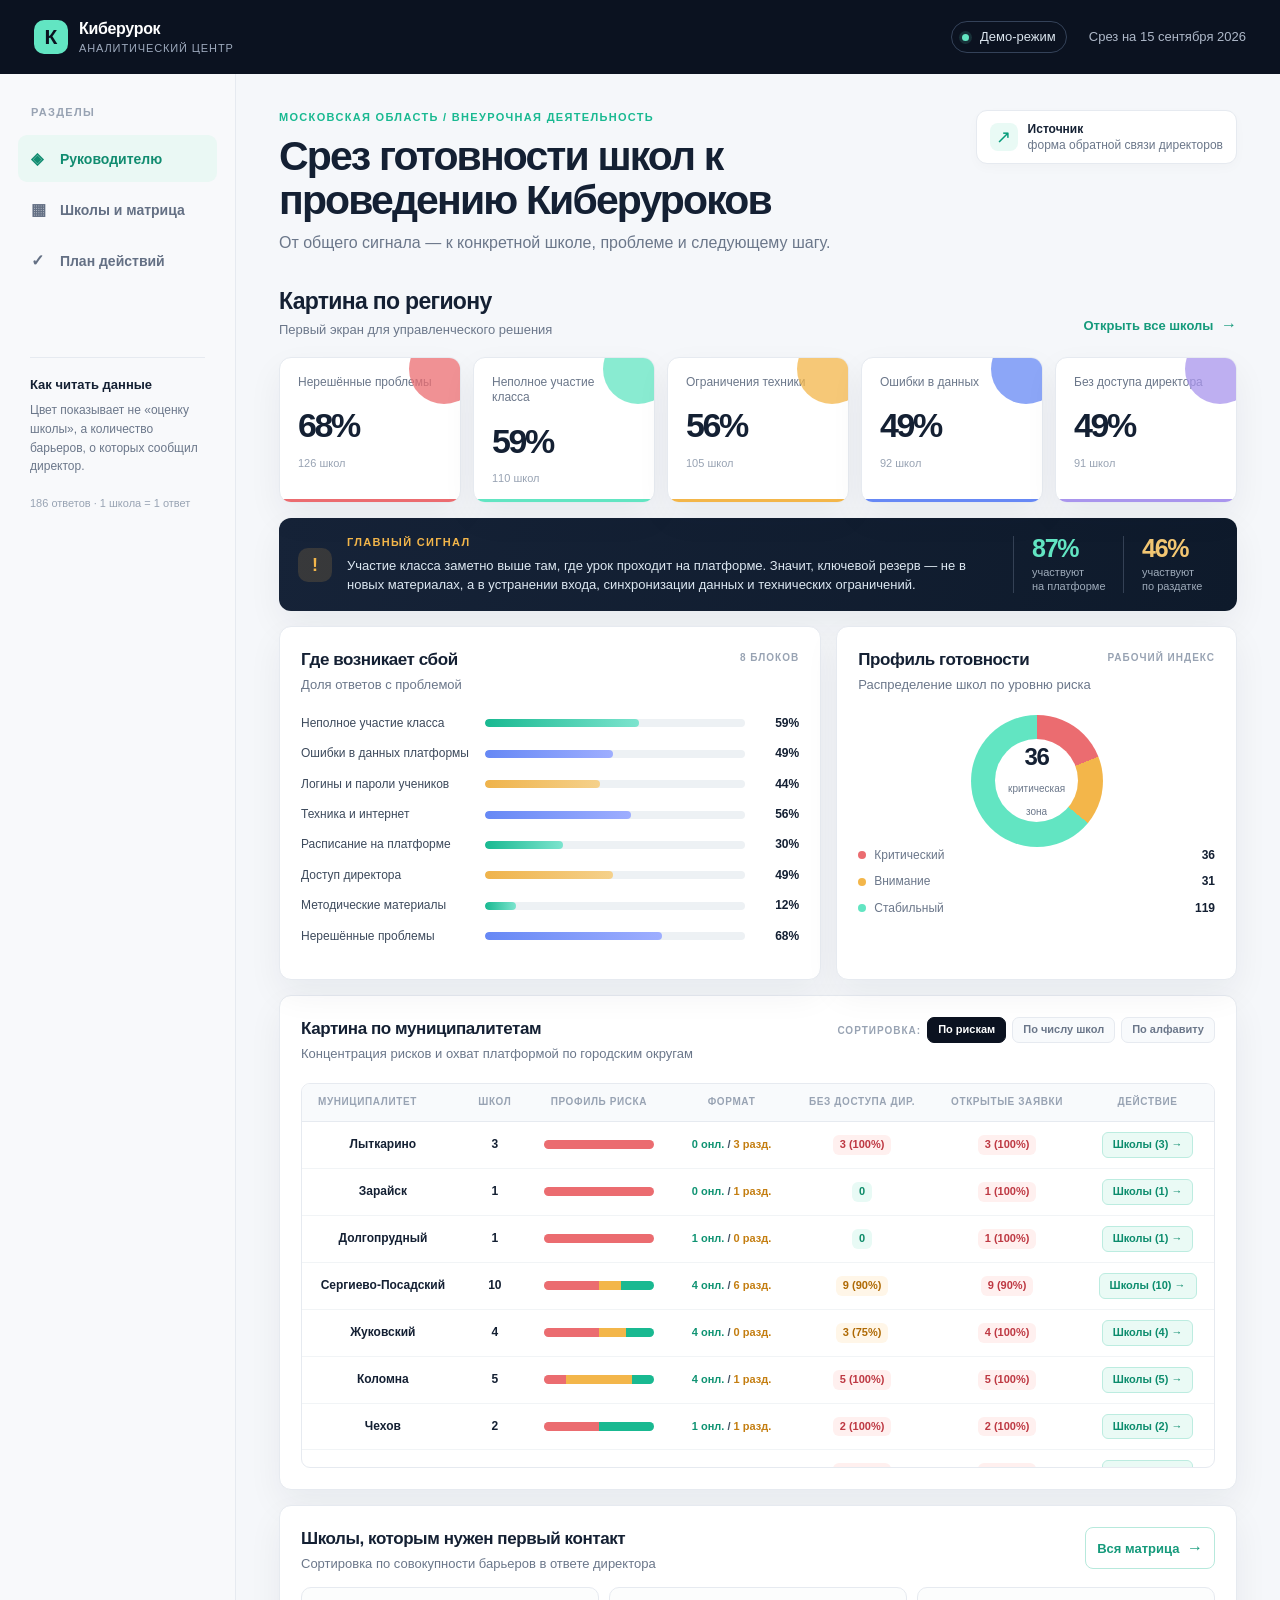
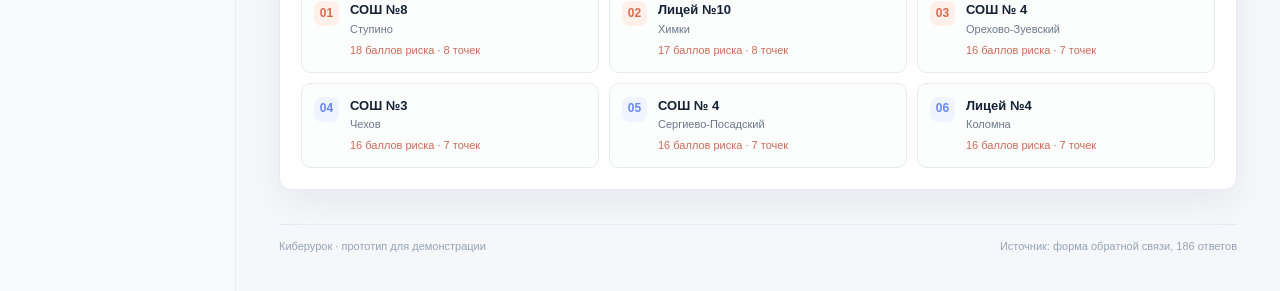
==== index.html @ 809848a3 "feat: срез готовности школ к проведению Киберуроков (прототип)" ====
<!doctype html>
<html lang="ru">
  <head>
    <meta charset="UTF-8" />
    <meta name="viewport" content="width=device-width, initial-scale=1.0" />
    <meta name="description" content="Интерактивный срез готовности школ Московской области к проведению Киберуроков" />
    <title>Киберурок — срез готовности школ</title>
    <link rel="icon" href="data:image/svg+xml,%3Csvg xmlns='http://www.w3.org/2000/svg' viewBox='0 0 64 64'%3E%3Crect width='64' height='64' rx='16' fill='%230b1220'/%3E%3Cpath d='M17 19h30v8H27v7h16v8H27v10h-10V19Z' fill='%2367e8c5'/%3E%3C/svg%3E" />
    <link rel="stylesheet" href="styles.css?v=2" />
  </head>
  <body>
    <div class="app-shell">
      <header class="topbar">
        <div class="brand">
          <div class="brand-mark">К</div>
          <div>
            <div class="brand-name">Киберурок</div>
            <div class="brand-subtitle">аналитический центр</div>
          </div>
        </div>
        <div class="topbar-meta">
          <span class="demo-chip"><span class="dot"></span> Демо-режим</span>
          <span class="date-label">Срез на 15 сентября 2026</span>
        </div>
      </header>

      <div class="workspace">
        <aside class="sidebar" aria-label="Навигация">
          <div class="sidebar-label">РАЗДЕЛЫ</div>
          <button class="nav-button active" data-view="overview"><span class="nav-icon">◈</span> Руководителю</button>
          <button class="nav-button" data-view="schools"><span class="nav-icon">▦</span> Школы и матрица</button>
          <button class="nav-button" data-view="actions"><span class="nav-icon">✓</span> План действий</button>
          <div class="sidebar-note">
            <div class="sidebar-note-title">Как читать данные</div>
            <p>Цвет показывает не «оценку школы», а количество барьеров, о которых сообщил директор.</p>
            <span class="source-note">186 ответов · 1 школа = 1 ответ</span>
          </div>
        </aside>

        <main class="content">
          <div class="page-heading">
            <div>
              <div class="eyebrow">МОСКОВСКАЯ ОБЛАСТЬ / ВНЕУРОЧНАЯ ДЕЯТЕЛЬНОСТЬ</div>
              <h1>Срез готовности школ к проведению Киберуроков</h1>
              <p>От общего сигнала — к конкретной школе, проблеме и следующему шагу.</p>
            </div>
            <div class="data-badge"><span class="data-badge-icon">↗</span><span><strong>Источник</strong><br />форма обратной связи директоров</span></div>
          </div>

          <section class="view-panel active" id="view-overview" aria-labelledby="overview-title">
            <div class="section-head">
              <div>
                <h2 id="overview-title">Картина по региону</h2>
                <p class="section-caption">Первый экран для управленческого решения</p>
              </div>
              <button class="text-button" data-view="schools">Открыть все школы <span>→</span></button>
            </div>

            <div class="metric-grid" id="metric-grid"></div>

            <div class="insight-banner">
              <div class="insight-symbol">!</div>
              <div>
                <div class="insight-label">ГЛАВНЫЙ СИГНАЛ</div>
                <div class="insight-text">Участие класса заметно выше там, где урок проходит на платформе. Значит, ключевой резерв — не в новых материалах, а в устранении входа, синхронизации данных и технических ограничений.</div>
              </div>
              <div class="insight-stat"><strong id="platform-participation">—</strong><span>участвуют<br />на платформе</span></div>
              <div class="insight-stat muted"><strong id="handout-participation">—</strong><span>участвуют<br />по раздатке</span></div>
            </div>

            <div class="overview-grid">
              <article class="card issue-card">
                <div class="card-head"><div><h3>Где возникает сбой</h3><p>Доля ответов с проблемой</p></div><span class="card-kicker">8 блоков</span></div>
                <div id="issue-bars" class="issue-bars"></div>
              </article>
              <article class="card posture-card">
                <div class="card-head"><div><h3>Профиль готовности</h3><p>Распределение школ по уровню риска</p></div><span class="card-kicker">рабочий индекс</span></div>
                <div id="risk-donut" class="risk-donut-wrap"></div>
                <div id="risk-legend" class="risk-legend"></div>
              </article>
            </div>

            <section class="card municipal-card" id="municipal-card">
              <div class="card-head">
                <div>
                  <h3>Картина по муниципалитетам</h3>
                  <p>Концентрация рисков и охват платформой по городским округам</p>
                </div>
                <div class="mun-sort-controls">
                  <span class="card-kicker">Сортировка:</span>
                  <button type="button" class="mun-sort-btn active" data-sort="risk">По рискам</button>
                  <button type="button" class="mun-sort-btn" data-sort="count">По числу школ</button>
                  <button type="button" class="mun-sort-btn" data-sort="name">По алфавиту</button>
                </div>
              </div>
              <div class="mun-table-wrap">
                <table class="mun-table">
                  <thead>
                    <tr>
                      <th class="mun-name-col">Муниципалитет</th>
                      <th>Школ</th>
                      <th>Профиль риска</th>
                      <th>Формат</th>
                      <th>Без доступа дир.</th>
                      <th>Открытые заявки</th>
                      <th>Действие</th>
                    </tr>
                  </thead>
                  <tbody id="mun-summary-body"></tbody>
                </table>
              </div>
            </section>

            <section class="card priority-card">
              <div class="card-head"><div><h3>Школы, которым нужен первый контакт</h3><p>Сортировка по совокупности барьеров в ответе директора</p></div><button class="outline-button" data-view="schools">Вся матрица <span>→</span></button></div>
              <div class="priority-grid" id="priority-grid"></div>
            </section>
          </section>

          <section class="view-panel" id="view-schools" aria-labelledby="schools-title">
            <div class="section-head section-head-tight">
              <div><h2 id="schools-title">Школы и матрица проблем</h2><p class="section-caption">Выберите школу — справа появится её карта действий</p></div>
              <div class="result-count" id="result-count">—</div>
            </div>
            <div class="filter-bar">
              <label class="search-field"><span>⌕</span><input id="school-search" type="search" placeholder="Поиск школы" autocomplete="off" /></label>
              <label class="select-field"><span>Муниципалитет</span><select id="municipality-filter"><option value="all">Все муниципалитеты</option></select></label>
              <label class="select-field"><span>Уровень риска</span><select id="risk-filter"><option value="all">Все уровни</option><option value="critical">Критический</option><option value="attention">Внимание</option><option value="stable">Стабильный</option></select></label>
              <label class="toggle-field"><input id="problem-only" type="checkbox" checked /><span class="toggle-ui"></span><span>Только с проблемами</span></label>
            </div>
            <div class="quick-tags" id="quick-tags" aria-label="Быстрые фильтры по барьерам"></div>
            <div class="schools-layout">
              <div class="matrix-wrap card"><div class="matrix-scroll"><table class="matrix-table"><thead><tr><th class="school-col">Школа</th><th>Участие</th><th>Данные</th><th>Вход</th><th>Техника</th><th>Расписание</th><th>Директор</th><th>Риск</th></tr></thead><tbody id="school-matrix"></tbody></table></div><div class="table-footer" id="table-footer"></div></div>
              <aside class="school-detail" id="school-detail" aria-live="polite"></aside>
            </div>
          </section>

          <section class="view-panel" id="view-actions" aria-labelledby="actions-title">
            <div class="section-head"><div><h2 id="actions-title">План действий</h2><p class="section-caption">Аналитические предложения по повторяющимся барьерам</p></div><span class="analytical-label">АНАЛИТИЧЕСКИЕ ПРЕДЛОЖЕНИЯ</span></div>
            <div class="action-intro">Рекомендации ниже не являются официальными регламентами. Это рабочие гипотезы, сформированные по ответам директоров: их можно превратить в дорожную карту после согласования с организаторами проекта.</div>
            <div class="action-grid" id="action-grid"></div>
          </section>

          <footer class="app-footer"><span>Киберурок · прототип для демонстрации</span><span>Источник: форма обратной связи, 186 ответов</span></footer>
        </main>
      </div>
    </div>
    <script src="data.js?v=3"></script>
    <script src="registry-map.js?v=1"></script>
    <script src="app.js?v=5"></script>
  </body>
</html>
---- styles.css ----
:root {
  --ink: #142033;
  --muted: #6b778a;
  --muted-2: #98a3b3;
  --line: #e6eaf0;
  --surface: #ffffff;
  --canvas: #f5f7fa;
  --navy: #0b1220;
  --navy-2: #172238;
  --mint: #62e5c2;
  --mint-strong: #19b991;
  --amber: #f3b64a;
  --red: #eb6c70;
  --blue: #6688f5;
  --shadow: 0 14px 35px rgba(23, 34, 56, .06);
}
* { box-sizing: border-box; }
html { background: var(--canvas); }
body { margin: 0; color: var(--ink); background: var(--canvas); font-family: Inter, ui-sans-serif, -apple-system, BlinkMacSystemFont, "Segoe UI", sans-serif; font-size: 16px; line-height: 1.45; }
button, input, select { font: inherit; }
button { cursor: pointer; }
.app-shell { min-height: 100vh; }
.topbar { height: 74px; padding: 0 34px; background: var(--navy); color: white; display: flex; align-items: center; justify-content: space-between; }
.brand { display: flex; align-items: center; gap: 11px; }
.brand-mark { width: 34px; height: 34px; border-radius: 10px; display: grid; place-items: center; background: var(--mint); color: var(--navy); font-size: 21px; font-weight: 800; }
.brand-name { font-size: 16px; font-weight: 760; letter-spacing: -.02em; }
.brand-subtitle { color: #9da9bc; font-size: 11px; letter-spacing: .08em; text-transform: uppercase; margin-top: 1px; }
.topbar-meta { display: flex; align-items: center; gap: 22px; color: #aeb8c8; font-size: 13px; }
.demo-chip { border: 1px solid #344259; border-radius: 999px; padding: 6px 10px; color: #d9e3ec; }
.dot { display: inline-block; width: 7px; height: 7px; border-radius: 50%; background: var(--mint); box-shadow: 0 0 0 3px rgba(98,229,194,.14); margin-right: 7px; }
.workspace { display: flex; max-width: 1600px; margin: 0 auto; }
.sidebar { width: 236px; flex: 0 0 236px; padding: 31px 18px; min-height: calc(100vh - 74px); background: #f8f9fb; border-right: 1px solid var(--line); }
.sidebar-label, .eyebrow, .insight-label { color: var(--muted-2); font-size: 11px; letter-spacing: .12em; font-weight: 800; }
.sidebar-label { padding: 0 13px 12px; }
.nav-button { width: 100%; border: 0; background: transparent; color: #647084; text-align: left; padding: 12px 13px; border-radius: 9px; margin: 2px 0; font-weight: 650; font-size: 14px; }
.nav-button:hover, .nav-button.active { background: #eaf8f4; color: #118c70; }
.nav-icon { display: inline-block; width: 23px; margin-right: 2px; color: currentColor; font-size: 16px; }
.sidebar-note { margin: 70px 12px 0; padding-top: 18px; border-top: 1px solid var(--line); color: var(--muted); }
.sidebar-note-title { color: var(--ink); font-size: 13px; font-weight: 800; margin-bottom: 7px; }
.sidebar-note p { margin: 0 0 14px; font-size: 12px; line-height: 1.55; }
.source-note { color: var(--muted-2); font-size: 11px; }
.content { min-width: 0; flex: 1; padding: 36px 43px 36px; }
.page-heading { display: flex; justify-content: space-between; gap: 30px; align-items: flex-start; margin-bottom: 31px; }
.eyebrow { color: var(--mint-strong); margin-bottom: 9px; }
h1, h2, h3, p { margin-top: 0; }
h1 { max-width: 780px; margin-bottom: 8px; font-size: clamp(28px, 3.2vw, 42px); line-height: 1.07; letter-spacing: -.045em; }
.page-heading p { margin-bottom: 0; color: var(--muted); font-size: 16px; }
.data-badge { display: flex; align-items: center; gap: 10px; color: var(--muted); font-size: 12px; line-height: 1.35; border: 1px solid var(--line); background: var(--surface); border-radius: 11px; padding: 10px 13px; box-shadow: 0 4px 12px rgba(23,34,56,.025); white-space: nowrap; }
.data-badge strong { color: var(--ink); font-size: 12px; }
.data-badge-icon { width: 28px; height: 28px; display: grid; place-items: center; border-radius: 8px; background: #e9faf5; color: #079d7b; font-size: 18px; }
.view-panel { display: none; animation: appear .22s ease-out; }
.view-panel.active { display: block; }
@keyframes appear { from { opacity: .2; transform: translateY(4px); } to { opacity: 1; transform: translateY(0); } }
.section-head { display: flex; align-items: flex-end; justify-content: space-between; gap: 20px; margin-bottom: 17px; }
.section-head-tight { align-items: center; }
h2 { font-size: 23px; letter-spacing: -.03em; margin-bottom: 3px; }
h3 { font-size: 17px; letter-spacing: -.025em; margin-bottom: 3px; }
.section-caption, .card-head p { margin: 0; color: var(--muted); font-size: 13px; }
.text-button, .outline-button { color: #159a7b; border: 0; background: transparent; font-weight: 700; font-size: 13px; padding: 4px 0; }
.outline-button { border: 1px solid #b7e9dc; border-radius: 8px; padding: 8px 11px; background: white; }
.text-button span, .outline-button span { margin-left: 4px; font-size: 16px; }
.metric-grid { display: grid; grid-template-columns: repeat(5, 1fr); gap: 12px; margin-bottom: 15px; }
.metric-card { min-height: 132px; padding: 17px 18px 15px; border: 1px solid var(--line); border-radius: 12px; background: var(--surface); box-shadow: var(--shadow); position: relative; overflow: hidden; }
.metric-card::after { content: ""; position: absolute; right: -19px; top: -24px; width: 70px; height: 70px; border-radius: 50%; background: var(--metric-color, #e9faf5); opacity: .75; }
.metric-label { color: var(--muted); font-size: 12px; line-height: 1.28; max-width: 135px; }
.metric-value { font-size: 34px; font-weight: 780; letter-spacing: -.07em; margin: 11px 0 5px; }
.metric-note { color: var(--muted-2); font-size: 11px; }
.metric-accent { position: absolute; bottom: 0; left: 0; width: 100%; height: 3px; background: var(--metric-color, var(--mint)); }
.insight-banner { display: grid; grid-template-columns: auto 1fr auto auto; gap: 15px; align-items: center; min-height: 92px; margin-bottom: 15px; padding: 17px 19px; color: #dce7f1; background: linear-gradient(110deg, #162338, #0e1a2b); border-radius: 12px; box-shadow: var(--shadow); }
.insight-symbol { width: 34px; height: 34px; border-radius: 10px; display: grid; place-items: center; background: rgba(243,182,74,.15); color: var(--amber); font-weight: 900; font-size: 18px; }
.insight-label { color: var(--amber); margin-bottom: 5px; }
.insight-text { font-size: 13px; max-width: 720px; line-height: 1.48; }
.insight-stat { padding-left: 18px; border-left: 1px solid #344155; min-width: 95px; }
.insight-stat strong { display: block; color: var(--mint); font-size: 25px; line-height: 1; letter-spacing: -.05em; }
.insight-stat span { color: #9eabba; display: block; font-size: 11px; margin-top: 5px; line-height: 1.2; }
.insight-stat.muted strong { color: #f2c672; }
.overview-grid { display: grid; grid-template-columns: 1.15fr .85fr; gap: 15px; margin-bottom: 15px; }
.card { background: var(--surface); border: 1px solid var(--line); border-radius: 12px; box-shadow: var(--shadow); }
.issue-card, .posture-card, .priority-card, .municipal-card { padding: 21px; }
.card-head { display: flex; justify-content: space-between; align-items: flex-start; gap: 15px; margin-bottom: 20px; }
.card-kicker, .analytical-label { color: var(--muted-2); font-size: 10px; letter-spacing: .1em; font-weight: 800; text-transform: uppercase; padding-top: 3px; white-space: nowrap; }
.issue-row { display: grid; grid-template-columns: minmax(146px, 1fr) minmax(100px, 1.5fr) 43px; gap: 11px; align-items: center; margin: 13px 0; font-size: 12px; }
.issue-label { color: #3d4a5c; }
.bar-track { height: 8px; border-radius: 999px; background: #edf1f4; overflow: hidden; }
.bar-fill { height: 100%; border-radius: inherit; background: linear-gradient(90deg, var(--mint-strong), #7ce4ce); }
.issue-row:nth-child(2n) .bar-fill { background: linear-gradient(90deg, #6688f5, #9eaeff); }
.issue-row:nth-child(3n) .bar-fill { background: linear-gradient(90deg, #efb34b, #f5d18b); }
.issue-value { text-align: right; color: var(--ink); font-weight: 750; font-size: 12px; }
.risk-donut-wrap { min-height: 132px; display: flex; align-items: center; justify-content: center; gap: 29px; }
.donut { width: 132px; height: 132px; border-radius: 50%; display: grid; place-items: center; position: relative; }
.donut::after { content: ""; width: 83px; height: 83px; border-radius: 50%; background: white; position: absolute; }
.donut-center { position: relative; z-index: 1; text-align: center; }.donut-center strong { display: block; font-size: 24px; letter-spacing: -.05em; }.donut-center span { color: var(--muted); font-size: 10px; }
.risk-legend { display: grid; gap: 9px; }
.legend-row { display: flex; align-items: center; gap: 8px; color: var(--muted); font-size: 12px; min-width: 140px; }.legend-dot { width: 8px; height: 8px; border-radius: 50%; }.legend-row strong { color: var(--ink); margin-left: auto; }
.priority-card .card-head { margin-bottom: 13px; }
.priority-grid { display: grid; grid-template-columns: repeat(3, 1fr); gap: 10px; }
.priority-item { display: flex; min-width: 0; gap: 11px; padding: 13px 12px; border: 1px solid var(--line); border-radius: 10px; background: #fcfdfd; }
.priority-rank { width: 25px; height: 25px; border-radius: 8px; flex: 0 0 auto; display: grid; place-items: center; background: #fff0e9; color: #db6b4e; font-size: 12px; font-weight: 800; }.priority-item:nth-child(n+4) .priority-rank { background: #f0f4ff; color: #6688f5; }
.priority-school { font-size: 13px; font-weight: 750; white-space: nowrap; overflow: hidden; text-overflow: ellipsis; }.priority-mun { color: var(--muted); font-size: 11px; margin-top: 2px; }.priority-problems { color: #cb6a58; font-size: 11px; margin-top: 5px; }
.result-count { color: var(--muted); font-size: 13px; }
.municipal-card { margin-bottom: 15px; }
.mun-sort-controls { display: flex; align-items: center; gap: 6px; flex-wrap: wrap; }
.mun-sort-btn { border: 1px solid var(--line); background: #f8fafc; color: var(--muted); font-size: 11px; font-weight: 700; padding: 4px 10px; border-radius: 7px; cursor: pointer; transition: all .14s ease; }
.mun-sort-btn:hover { background: #eef3f7; color: var(--ink); }
.mun-sort-btn.active { background: var(--navy); color: #ffffff; border-color: var(--navy); }
.mun-table-wrap { overflow-x: auto; max-height: 385px; overflow-y: auto; border: 1px solid var(--line); border-radius: 9px; margin-top: 5px; }
.mun-table { width: 100%; border-collapse: collapse; min-width: 680px; font-size: 12px; }
.mun-table th { background: #f8fafc; color: var(--muted-2); text-transform: uppercase; letter-spacing: .06em; font-size: 10px; font-weight: 800; padding: 11px 12px; text-align: center; border-bottom: 1px solid var(--line); position: sticky; top: 0; z-index: 2; }
.mun-table th.mun-name-col { text-align: left; padding-left: 16px; }
.mun-table td { padding: 10px 12px; border-bottom: 1px solid #f1f4f6; text-align: center; font-size: 12px; }
.mun-table tr:hover { background: #f6fbf9; }
.mun-name-cell { text-align: left; font-weight: 750; color: var(--ink); padding-left: 16px; }
.mun-risk-bar { display: flex; width: 110px; height: 9px; border-radius: 99px; overflow: hidden; background: #eaedf0; margin: 0 auto; }
.mun-risk-seg { height: 100%; }
.mun-risk-seg.crit { background: var(--red); }
.mun-risk-seg.att { background: var(--amber); }
.mun-risk-seg.stab { background: var(--mint-strong); }
.mun-format-pill { font-size: 11px; font-weight: 700; color: #435265; }
.mun-format-pill .plat { color: #0f9372; font-weight: 750; }
.mun-format-pill .hand { color: #c47e11; font-weight: 750; }
.mun-badge { font-size: 11px; font-weight: 750; border-radius: 6px; padding: 2px 7px; display: inline-block; }
.mun-badge.good { background: #e8faf5; color: #0d8a68; }
.mun-badge.warn { background: #fff6e8; color: #af6a05; }
.mun-badge.crit { background: #fff0ef; color: #be3943; }
.mun-jump-btn { border: 1px solid #bcece0; background: #eafaf5; color: #0c8c6d; font-size: 11px; font-weight: 750; border-radius: 6px; padding: 4px 10px; cursor: pointer; transition: .14s; white-space: nowrap; }
.mun-jump-btn:hover { background: var(--mint-strong); color: white; border-color: var(--mint-strong); }

.quick-tags { display: flex; gap: 8px; align-items: center; flex-wrap: wrap; margin-bottom: 14px; }
.tag-chip { display: inline-flex; align-items: center; gap: 6px; padding: 6px 12px; border-radius: 999px; font-size: 12px; font-weight: 650; color: #475569; background: #ffffff; border: 1px solid #dce4eb; cursor: pointer; transition: all .15s ease; box-shadow: 0 1px 3px rgba(23, 34, 56, .03); }
.tag-chip:hover { border-color: #cbd5e1; background: #f8fafc; color: #1e293b; }
.tag-chip.active { background: var(--navy); color: #ffffff; border-color: var(--navy); box-shadow: 0 2px 8px rgba(11, 18, 32, .18); }
.tag-count { display: inline-block; font-size: 10px; font-weight: 800; padding: 1px 6px; border-radius: 999px; background: #eef2f6; color: #64748b; }
.tag-chip.active .tag-count { background: rgba(255, 255, 255, .25); color: #ffffff; }
.tag-chip[data-tag="critical"] .tag-count { background: #ffe4e6; color: #e11d48; }
.tag-chip[data-tag="critical"].active { background: #e11d48; border-color: #e11d48; }
.tag-chip[data-tag="critical"].active .tag-count { background: rgba(255, 255, 255, .3); color: #fff; }
.tag-chip[data-tag="no-director"] .tag-count { background: #f3e8ff; color: #7e22ce; }
.tag-chip[data-tag="no-director"].active { background: #7e22ce; border-color: #7e22ce; }
.tag-chip[data-tag="no-director"].active .tag-count { background: rgba(255, 255, 255, .3); color: #fff; }
.tag-chip[data-tag="handout"] .tag-count { background: #fef3c7; color: #b45309; }
.tag-chip[data-tag="handout"].active { background: #b45309; border-color: #b45309; }
.tag-chip[data-tag="handout"].active .tag-count { background: rgba(255, 255, 255, .3); color: #fff; }
.filter-bar { display: flex; gap: 10px; align-items: flex-end; flex-wrap: wrap; padding: 12px; margin-bottom: 15px; background: #eaf0f3; border: 1px solid #e1e8ed; border-radius: 11px; }.search-field, .select-field { display: flex; flex-direction: column; gap: 4px; }.search-field { flex: 1 1 220px; position: relative; }.search-field > span { position: absolute; left: 11px; bottom: 8px; color: var(--muted); font-size: 19px; }.search-field input, .select-field select { height: 38px; border: 1px solid #d6dfe6; background: white; border-radius: 8px; padding: 0 11px; color: var(--ink); outline: none; }.search-field input { padding-left: 32px; }.select-field span { color: #657285; font-size: 10px; font-weight: 800; text-transform: uppercase; letter-spacing: .07em; }.select-field select { min-width: 170px; }.search-field input:focus, .select-field select:focus { border-color: var(--mint-strong); box-shadow: 0 0 0 3px rgba(25,185,145,.12); }.toggle-field { display: flex; align-items: center; gap: 8px; height: 38px; color: #556276; font-size: 12px; font-weight: 650; padding: 0 4px; }.toggle-field input { position: absolute; opacity: 0; }.toggle-ui { width: 30px; height: 18px; background: #bec7d0; border-radius: 99px; position: relative; transition: .15s; }.toggle-ui::after { content: ""; position: absolute; width: 14px; height: 14px; top: 2px; left: 2px; background: white; border-radius: 50%; transition: .15s; }.toggle-field input:checked + .toggle-ui { background: var(--mint-strong); }.toggle-field input:checked + .toggle-ui::after { transform: translateX(12px); }
.schools-layout { display: grid; grid-template-columns: minmax(0, 1fr) minmax(330px, .52fr); gap: 15px; align-items: start; }.matrix-wrap { min-width: 0; overflow: hidden; }.matrix-scroll { overflow-x: auto; }.matrix-table { width: 100%; border-collapse: collapse; min-width: 700px; }.matrix-table th { background: #f9fafb; color: var(--muted-2); text-transform: uppercase; letter-spacing: .07em; font-size: 10px; font-weight: 800; padding: 13px 10px; text-align: center; border-bottom: 1px solid var(--line); white-space: nowrap; }.matrix-table th.school-col { text-align: left; padding-left: 16px; }.matrix-table td { padding: 13px 10px; border-bottom: 1px solid #eff1f4; text-align: center; font-size: 12px; }.matrix-table tr { cursor: pointer; transition: background .12s; }.matrix-table tr:hover, .matrix-table tr.selected { background: #f0fbf8; }.matrix-table td:first-child { text-align: left; padding-left: 16px; }.school-name-cell { max-width: 190px; white-space: nowrap; overflow: hidden; text-overflow: ellipsis; color: var(--ink); font-weight: 700; }.school-mun-cell { color: var(--muted); font-size: 11px; margin-top: 2px; }.status-dot { display: inline-flex; width: 9px; height: 9px; border-radius: 50%; }.status-good { background: var(--mint-strong); }.status-warn { background: var(--amber); }.status-bad { background: var(--red); }.risk-pill { display: inline-flex; border-radius: 999px; padding: 4px 7px; font-size: 10px; font-weight: 800; }.risk-pill.critical { color: #b84650; background: #fff0ef; }.risk-pill.attention { color: #a56a0e; background: #fff7e3; }.risk-pill.stable { color: #137963; background: #e8faf5; }.table-footer { padding: 11px 16px; color: var(--muted); font-size: 11px; border-top: 1px solid var(--line); }
.school-detail { min-width: 0; position: sticky; top: 14px; }.detail-card { padding: 20px; border: 1px solid var(--line); border-radius: 12px; background: var(--surface); box-shadow: var(--shadow); }.detail-top { display: flex; align-items: flex-start; justify-content: space-between; gap: 12px; padding-bottom: 15px; border-bottom: 1px solid var(--line); }.detail-school { font-size: 20px; line-height: 1.12; letter-spacing: -.035em; font-weight: 800; }.detail-mun { color: var(--muted); font-size: 12px; margin-top: 4px; }.detail-source { margin: 14px 0; padding: 11px; border-radius: 9px; background: #f8fafb; color: var(--muted); font-size: 12px; line-height: 1.45; }.detail-source strong { color: var(--ink); display: block; margin-bottom: 5px; font-size: 11px; text-transform: uppercase; letter-spacing: .06em; }.detail-kpis { display: grid; grid-template-columns: 1fr 1fr; gap: 8px; margin-bottom: 18px; }.detail-kpi { padding: 9px 10px; border: 1px solid var(--line); border-radius: 8px; }.detail-kpi span { color: var(--muted); display: block; font-size: 10px; }.detail-kpi strong { display: block; font-size: 12px; margin-top: 3px; }.problem-title { display: flex; justify-content: space-between; gap: 10px; align-items: center; margin: 18px 0 9px; }.problem-title h4 { margin: 0; font-size: 14px; }.problem-badge { color: #bd5757; background: #fff1ef; border-radius: 999px; padding: 3px 7px; font-size: 10px; font-weight: 800; }.recommendation { padding: 12px; margin-top: 9px; border: 1px solid #edf0f3; border-radius: 9px; background: #fbfcfd; }.recommendation-label { font-size: 10px; color: var(--muted-2); text-transform: uppercase; letter-spacing: .07em; font-weight: 800; margin-bottom: 4px; }.recommendation p { margin: 0; font-size: 12px; line-height: 1.45; color: #3d4b5d; }.recommendation.check { background: #f3fbf8; border-color: #dff5ed; }.recommendation.check .recommendation-label { color: var(--mint-strong); }
.action-intro { padding: 14px 16px; margin-bottom: 15px; background: #fffaf0; border: 1px solid #f3dfad; border-radius: 10px; color: #765c27; font-size: 13px; line-height: 1.5; }.action-grid { display: grid; grid-template-columns: repeat(2, minmax(0,1fr)); gap: 14px; }.action-card { padding: 18px; background: var(--surface); border: 1px solid var(--line); border-radius: 12px; box-shadow: var(--shadow); }.action-card-top { display: flex; align-items: flex-start; justify-content: space-between; gap: 14px; margin-bottom: 14px; }.action-number { width: 29px; height: 29px; flex: 0 0 auto; border-radius: 9px; display: grid; place-items: center; background: #e9faf5; color: var(--mint-strong); font-weight: 800; }.action-card h3 { margin-bottom: 4px; }.action-frequency { color: var(--muted); font-size: 12px; }.action-column { padding: 11px 0 0; border-top: 1px solid var(--line); }.action-column + .action-column { margin-top: 11px; }.action-column strong { display: block; color: var(--muted-2); text-transform: uppercase; letter-spacing: .07em; font-size: 10px; margin-bottom: 4px; }.action-column p { color: #445267; font-size: 13px; margin: 0; line-height: 1.45; }.action-column.verify { border-top-color: #ccefe4; }.action-column.verify strong { color: var(--mint-strong); }
.app-footer { display: flex; justify-content: space-between; gap: 15px; margin-top: 34px; padding-top: 14px; border-top: 1px solid var(--line); color: var(--muted-2); font-size: 11px; }
@media (max-width: 1180px) { .metric-grid { grid-template-columns: repeat(3, 1fr); }.metric-card:last-child { grid-column: span 1; }.schools-layout { grid-template-columns: 1fr; }.school-detail { position: static; }.priority-grid { grid-template-columns: repeat(2,1fr); } }
@media (max-width: 820px) { .topbar { padding: 0 18px; }.date-label { display: none; }.workspace { display: block; }.sidebar { width: 100%; min-height: 0; display: flex; align-items: center; gap: 2px; padding: 8px 13px; border-right: 0; border-bottom: 1px solid var(--line); overflow-x: auto; }.sidebar-label, .sidebar-note { display: none; }.nav-button { width: auto; white-space: nowrap; padding: 10px 12px; }.content { padding: 27px 18px 28px; }.page-heading { display: block; }.data-badge { margin-top: 17px; display: inline-flex; }.overview-grid, .action-grid { grid-template-columns: 1fr; }.insight-banner { grid-template-columns: auto 1fr; }.insight-stat { padding-left: 0; border-left: 0; border-top: 1px solid #344155; padding-top: 12px; }.insight-stat:nth-last-child(2) { grid-column: 2; }.insight-stat:last-child { grid-column: 2; }.metric-grid { grid-template-columns: repeat(2, 1fr); }.priority-grid { grid-template-columns: 1fr; }.filter-bar { align-items: stretch; }.select-field, .select-field select, .search-field { width: 100%; }.toggle-field { margin-top: 2px; } }
@media (max-width: 460px) { h1 { font-size: 30px; }.metric-grid { grid-template-columns: 1fr; }.metric-card { min-height: 112px; }.section-head { align-items: flex-start; flex-direction: column; gap: 8px; }.app-footer { display: block; line-height: 1.7; }.app-footer span { display: block; } }
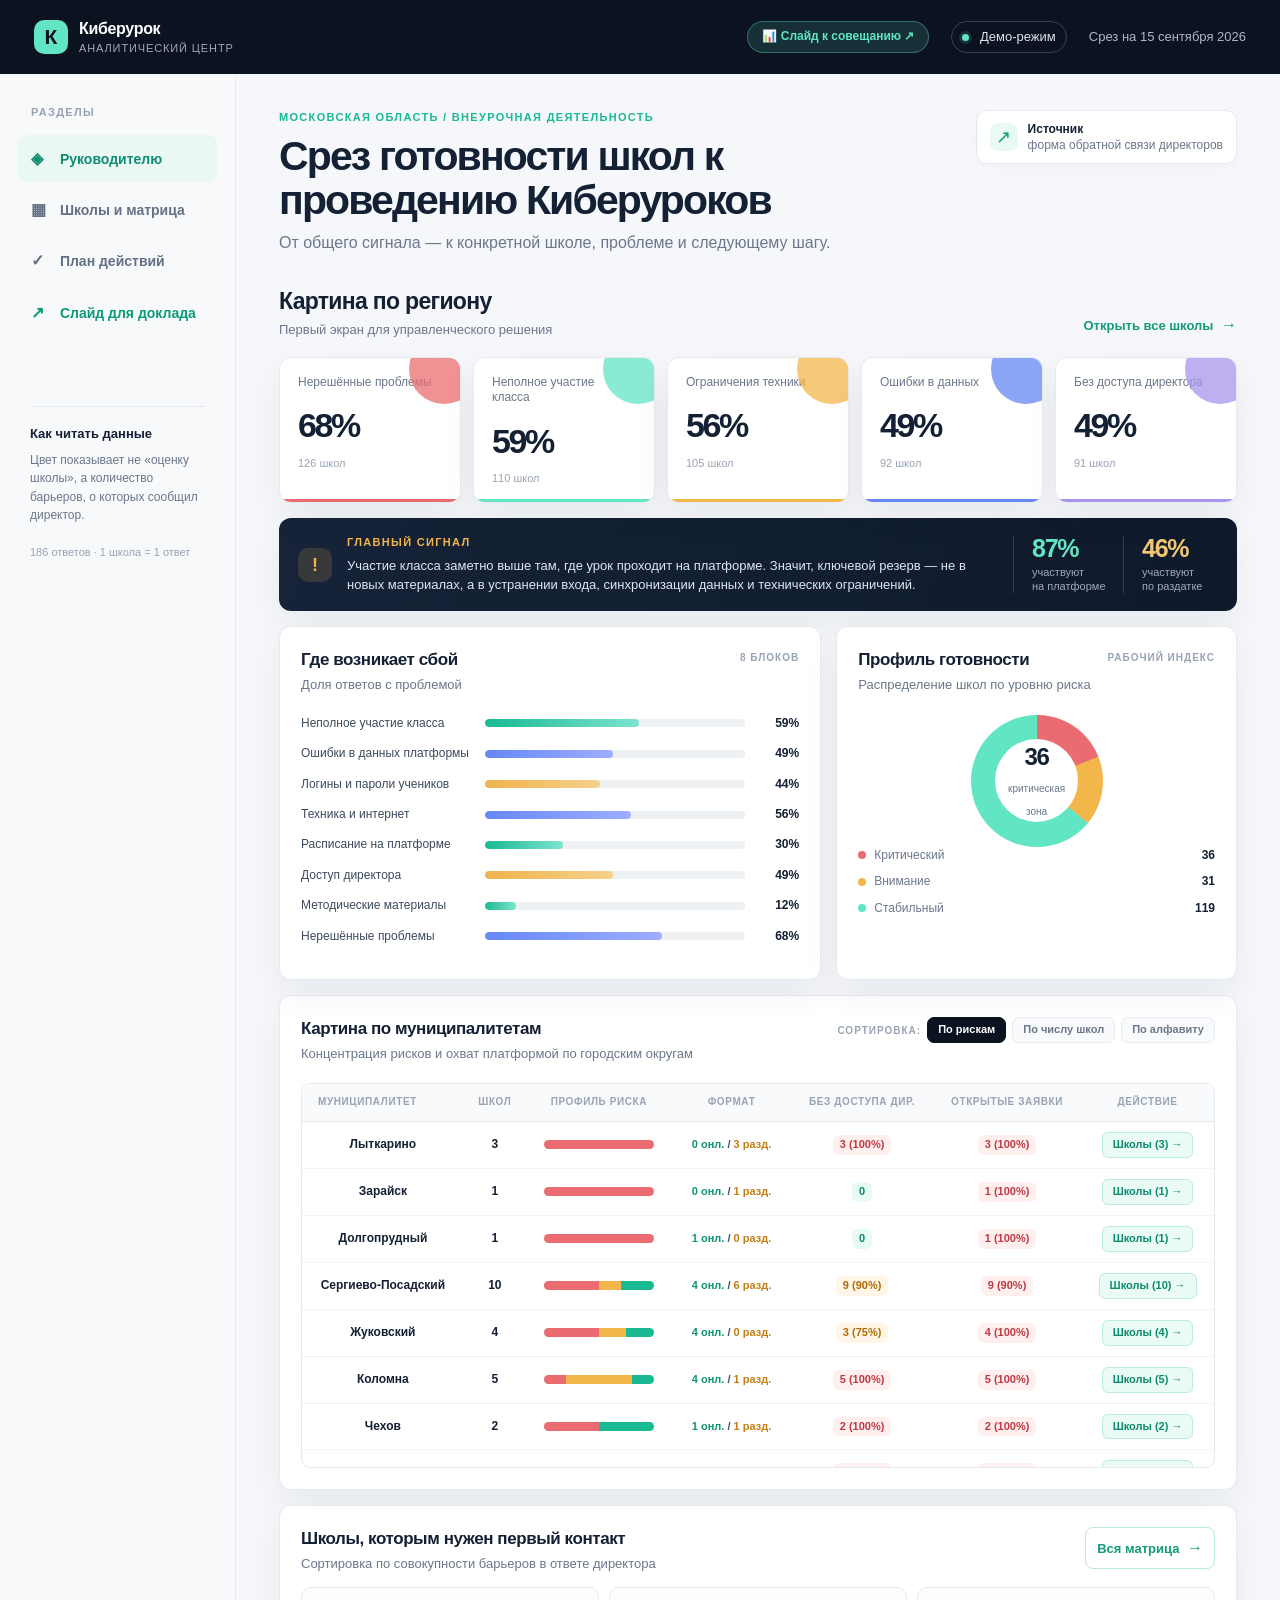
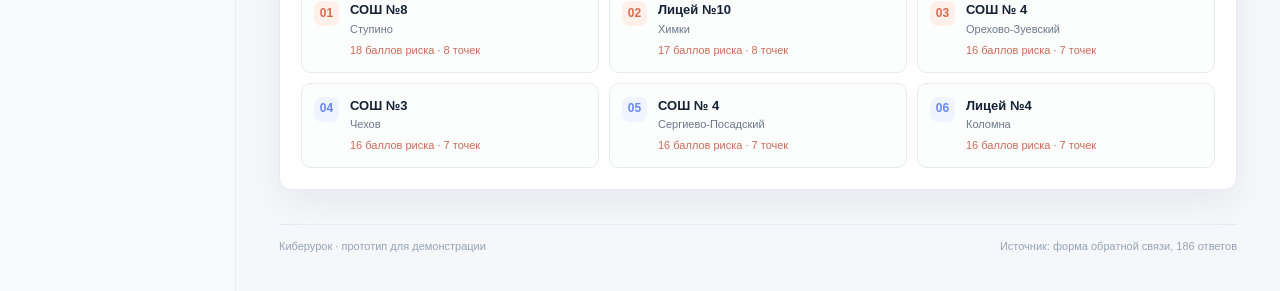
==== commit 2ad57d92: "feat: добавить сводный слайд для совещания (slide.html) без названий школ" ====
--- a/index.html
+++ b/index.html
@@ -19,6 +19,7 @@
           </div>
         </div>
         <div class="topbar-meta">
+          <a href="slide.html" target="_blank" style="text-decoration:none; padding: 6px 14px; border-radius: 999px; font-size: 12px; background: rgba(98, 229, 194, 0.14); color: #62e5c2; border: 1px solid rgba(98, 229, 194, 0.35); font-weight: 750;">📊 Слайд к совещанию ↗</a>
           <span class="demo-chip"><span class="dot"></span> Демо-режим</span>
           <span class="date-label">Срез на 15 сентября 2026</span>
         </div>
@@ -30,6 +31,7 @@
           <button class="nav-button active" data-view="overview"><span class="nav-icon">◈</span> Руководителю</button>
           <button class="nav-button" data-view="schools"><span class="nav-icon">▦</span> Школы и матрица</button>
           <button class="nav-button" data-view="actions"><span class="nav-icon">✓</span> План действий</button>
+          <a href="slide.html" target="_blank" class="nav-button" style="text-decoration: none; color: #0b9b78; display: block;"><span class="nav-icon">↗</span> Слайд для доклада</a>
           <div class="sidebar-note">
             <div class="sidebar-note-title">Как читать данные</div>
             <p>Цвет показывает не «оценку школы», а количество барьеров, о которых сообщил директор.</p>
